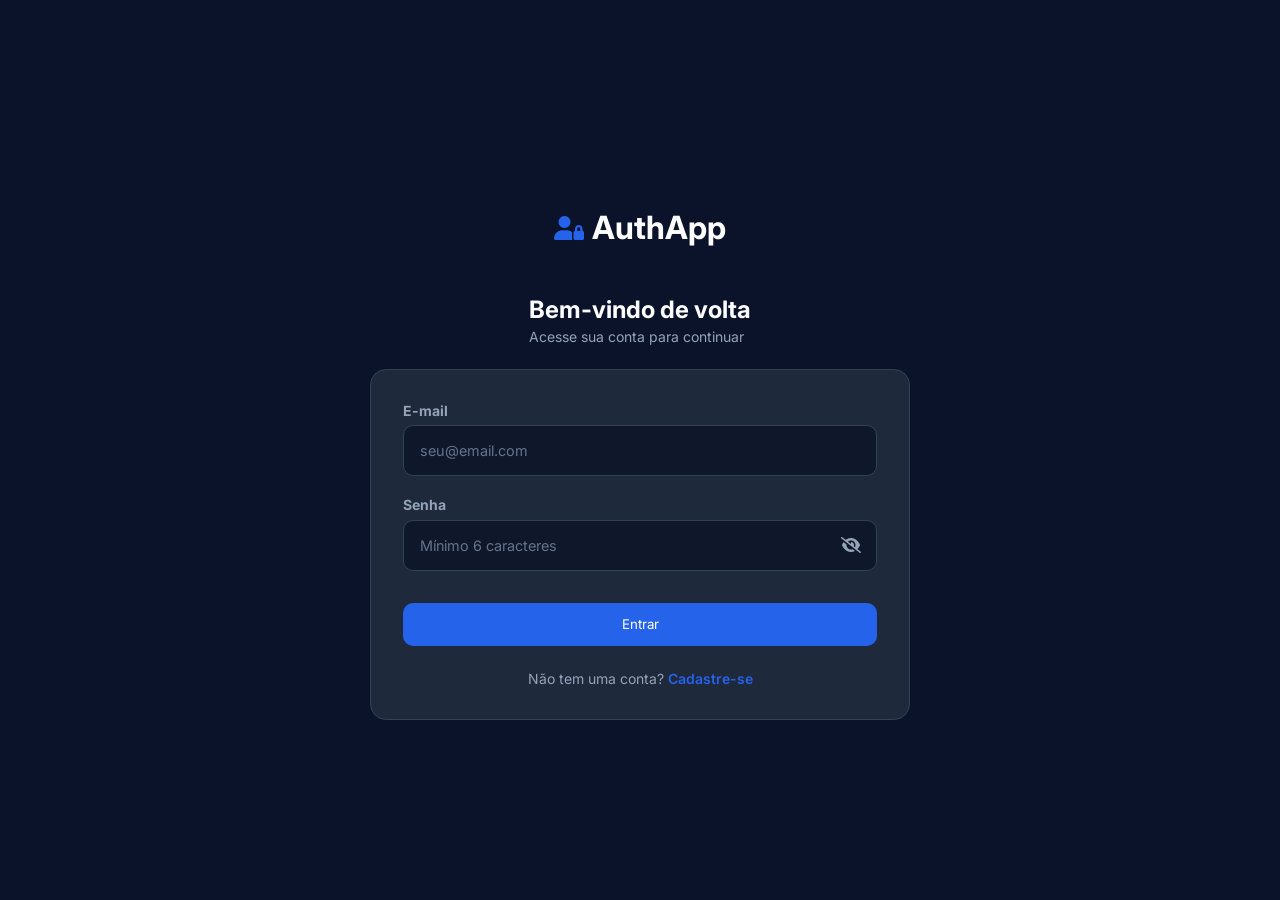
==== frontend/index.html @ 659e3ef9 "feat(frontend): adiciona estrutura html da tela de login" ====
<!DOCTYPE html>
<html lang="pt-br">
<head>
    <meta charset="UTF-8">
    <meta name="viewport" content="width=device-width, initial-scale=1.0">
    <title>AuthApp - Login</title>
    <link rel="stylesheet" href="https://cdnjs.cloudflare.com/ajax/libs/font-awesome/6.5.1/css/all.min.css">
    <link rel="stylesheet" href="css/global.css">
    <link rel="stylesheet" href="css/auth.css">
</head>
<body>
    <header class="header">
        <div class="logo-container">
            <i class="fa-solid fa-user-lock logo"></i>
            <span class="logo-text">AuthApp</span>
        </div>
    </header>
    <main class="container">
        <div class="form-header">
            <h2 class="title-form-header">Bem-vindo de volta</h2>
            <p class="paragraph-form-header">Acesse sua conta para continuar</p>
        </div>

        <div id="mensagem-feedback" class="feedback-message" style="display: none;"></div>

        <div class="form-card">
            <form id="form-cadastro">
                <div class="field email">
                    <label for="email" class="text-field">E-mail</label>
                    <input 
                        type="email" 
                        id="email"
                        name="email" 
                        placeholder="seu@email.com" 
                        autocomplete="email"
                        required    
                    >
                </div>

                <div class="field password-field">
                    <label for="senha" class="text-field">Senha</label>
                    <div class="input-wrapper">
                        <input
                            type="password"
                            id="senha"
                            name="senha"
                            placeholder="Mínimo 6 caracteres"
                            minlength="6"
                            required
                        >
                        <i class="fa-solid fa-eye-slash toggle-password" id="toggle-senha"></i>
                    </div>
                </div>

                <button type="submit" class="btn-primary">Entrar</button>

                <div class="form-footer">
                    <p>Não tem uma conta? <a href="cadastro.html"><span>Cadastre-se</span></a></p>
                </div>
            </form>
        </div>
    </main>

    <script type="module" src="js/pages/login.js"></script>
</body>
</html>
---- frontend/css/global.css ----
@import url('https://fonts.googleapis.com/css2?family=Inter:wght@400;500;600;700&display=swap');

:root {
    --bg-main: #0B132B;       /* Fundo da tela inteira */
    --bg-card: #1E293B;
    --bg-input: #0F172A;
    
    --border-color: #334155;
    --border-focus: #3B82F6;

    --text-primary: #FFFFFF;
    --text-secondary: #94A3B8;
    --text-muted: #64748B;

    --primary-blue: #2563EB;
    --primary-blue-hover: #1D4ED8;
    --danger-red: #EF4444;
    --danger-red-hover: #DC2626;
    --success-green: #10B981;

    --font-family: 'Inter', -apple-system, BlinkMacSystemFont, "Segoe UI", Roboto, sans-serif;
}

* {
    margin: 0;
    padding: 0;
    box-sizing: border-box;
    font-family: var(--font-family);
}
body {
    background-color: var(--bg-main);
    color: var(--text-primary);
    min-height: 100vh;
}
---- frontend/css/auth.css ----
@import url(global.css);

body {
    min-height: 100vh;
    display: flex;
    flex-direction: column;
    justify-content: center;
    align-items: center;
    padding: 1.5rem 1rem;
    position: relative;
}

.header {
    width: 100%;
    margin-bottom: 1.5rem;
}

.logo-container {
    display: flex;
    flex-direction: row;
    justify-content: center;
    align-items: center;
    padding-top: 1.75rem;
    gap: 0.5rem;
}

.logo {
    color: var(--primary-blue);
    font-size: 1.5rem;
}

.logo-text {
    font-weight: bold;
    color: var(--text-primary);
    font-size: 2rem;
}

.container {
    width: 100%;
    max-width: 540px;
    display: flex;
    flex-direction: column;
    align-items: center;
}

.form-header {
    padding-top: 1.5em;
    padding-bottom: 1.5rem;
}

.title-form-header {
    text-align: center;
    color: var(--text-primary);
    font-size: 1.5rem;
    margin-bottom: 0.25rem;
}

.paragraph-form-header {
    color: var(--text-secondary);
    font-size: 0.875rem;
}

.form-card {
    width: 100%;
    max-width: 540px;
    background-color: var(--bg-card);
    border: 1px solid var(--border-color);
    border-radius: 16px;
    padding: 2rem;
}

.field {
    display: flex;
    flex-direction: column;
    margin-bottom: 1.25rem;
}

.text-field {
    color: var(--text-secondary);
    font-weight: bold;
    font-size: 0.875rem;
    margin-bottom: 0.4rem;
}

.field input {
    width: 100%;
    background-color: var(--bg-input);
    color: var(--text-primary);
    border: 1px solid var(--border-color);
    border-radius: 10px;
    padding: 1rem;
    font-size: 0.9rem;
    outline: none;
}

.field input:focus {
    border-color: var(--border-focus);
}

.field input::placeholder {
    color: var(--text-muted);
}

.input-wrapper {
    position: relative;
    display: flex;
    align-items: center;
}

.input-wrapper input {
    padding-right: 2.5rem;
}

.toggle-password {
    position: absolute;
    right: 1rem;
    cursor: pointer;
    color: var(--text-secondary);
    transition: color 0.3s ease;
}

.toggle-password:hover {
    color: var(--text-primary);
}

.btn-primary {
    width: 100%;
    background-color: var(--primary-blue);
    color: var(--text-primary);
    border: none;
    border-radius: 10px;
    padding: 0.85rem;
    cursor: pointer;
    margin-top: 0.75rem;
    transition: background-color 0.2s ease;
}

.btn-primary:hover {
    background-color: var(--primary-blue-hover);
}

.btn-primary:disabled {
    opacity: 0.6;
    cursor: not-allowed;
}

.form-footer {
    text-align: center;
    margin-top: 1.5rem;
    font-size: 0.875rem;
    color: var(--text-secondary);
}

.form-footer a {
    text-decoration: none;
}

.form-footer a span {
    color: var(--primary-blue);
    font-weight: 600;
}

.form-footer a span:hover {
    text-decoration: underline;
}
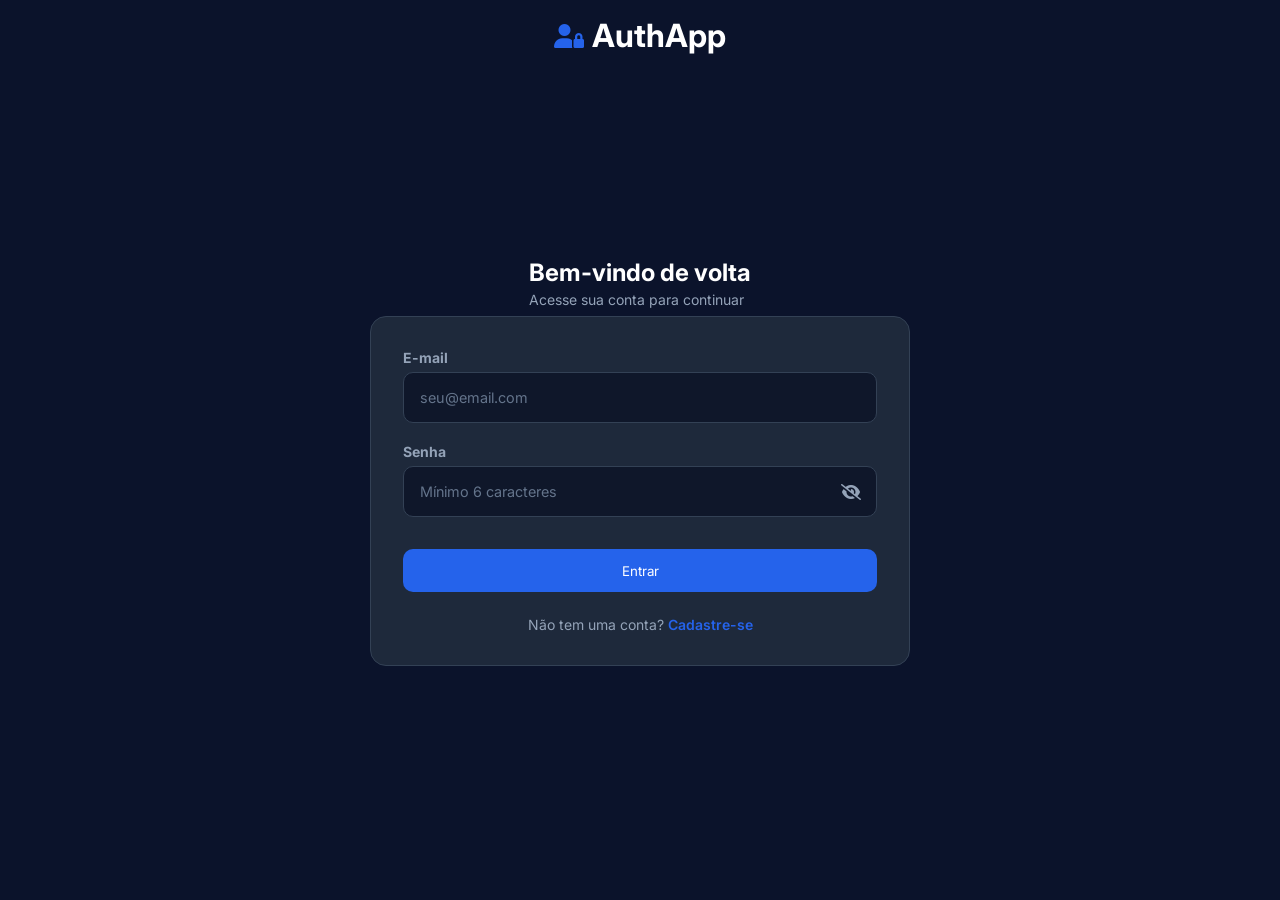
==== commit 0da777fc: "feat(frontend): implementar autenticacao de login e tratamento amigavel de erros" ====
--- a/frontend/index.html
+++ b/frontend/index.html
@@ -24,7 +24,7 @@
         <div id="mensagem-feedback" class="feedback-message" style="display: none;"></div>
 
         <div class="form-card">
-            <form id="form-cadastro">
+            <form id="form-login">
                 <div class="field email">
                     <label for="email" class="text-field">E-mail</label>
                     <input 
--- a/frontend/css/auth.css
+++ b/frontend/css/auth.css
@@ -11,8 +11,12 @@
 }
 
 .header {
-    width: 100%;
-    margin-bottom: 1.5rem;
+    position: absolute;
+    top: 1rem;
+    left: 50%;
+    transform: translateX(-50%);
+    width: auto;
+    margin-bottom: 0;
 }
 
 .logo-container {
@@ -20,7 +24,7 @@
     flex-direction: row;
     justify-content: center;
     align-items: center;
-    padding-top: 1.75rem;
+    padding-top: 0;
     gap: 0.5rem;
 }
 
@@ -45,7 +49,7 @@
 
 .form-header {
     padding-top: 1.5em;
-    padding-bottom: 1.5rem;
+    padding-bottom: 0.5rem;
 }
 
 .title-form-header {
